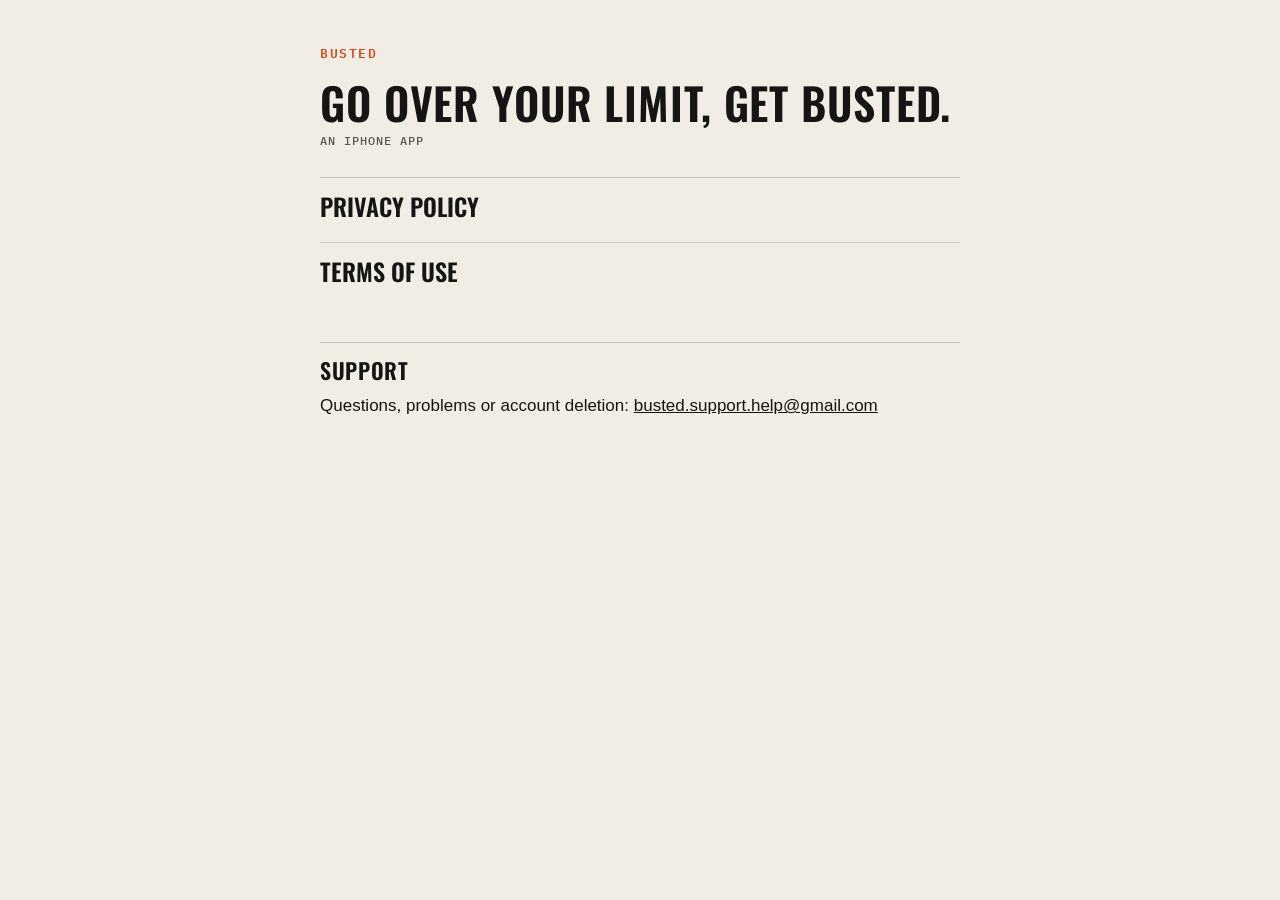
==== index.html @ fcf9f019 "Privacy policy, terms of use and support page Co-Authored-By: Claude Opus 5.5 <noreply@anthropic.com" ====
<!doctype html>
<html lang="en-GB">
<head>
  <meta charset="utf-8">
  <meta name="viewport" content="width=device-width, initial-scale=1">
  <title>Busted</title>
  <meta name="description" content="Legal pages and support for the Busted iPhone app.">
  <link rel="preconnect" href="https://fonts.googleapis.com">
  <link rel="preconnect" href="https://fonts.gstatic.com" crossorigin>
  <link href="https://fonts.googleapis.com/css2?family=IBM+Plex+Mono:wght@500;600&family=Oswald:wght@600&display=swap" rel="stylesheet">
  <link rel="stylesheet" href="style.css">
</head>
<body>
<main>
  <span class="brand">Busted</span>
  <h1>Go over your limit, get busted.</h1>
  <p class="meta">An iPhone app</p>
  <ul class="links">
    <li><a href="privacy/">Privacy Policy</a></li>
    <li><a href="terms/">Terms of Use</a></li>
  </ul>
  <h2>Support</h2>
  <p>Questions, problems or account deletion: <a href="mailto:busted.support.help@gmail.com">busted.support.help@gmail.com</a></p>
</main>
</body>
</html>
---- style.css ----
:root {
  --paper: #F1EDE4;
  --paper-deep: #E4DED2;
  --line: #CFC8BA;
  --muted: #5C574E;
  --ink: #161513;
  --evidence: #D9481C;
}

* { box-sizing: border-box; }

body {
  margin: 0;
  background: var(--paper);
  color: var(--ink);
  font: 17px/1.55 -apple-system, BlinkMacSystemFont, "Segoe UI", Roboto, sans-serif;
}

main {
  max-width: 680px;
  margin: 0 auto;
  padding: 40px 20px 64px;
}

.brand {
  font: 600 13px/1 "IBM Plex Mono", ui-monospace, monospace;
  letter-spacing: 0.12em;
  text-transform: uppercase;
  color: var(--evidence);
  text-decoration: none;
}

h1 {
  font: 600 44px/1.05 "Oswald", Impact, sans-serif;
  letter-spacing: 0.02em;
  text-transform: uppercase;
  margin: 14px 0 6px;
}

h2 {
  font: 600 22px/1.2 "Oswald", Impact, sans-serif;
  letter-spacing: 0.03em;
  text-transform: uppercase;
  margin: 36px 0 10px;
  padding-top: 14px;
  border-top: 1px solid var(--line);
}

.meta {
  font: 500 12px/1.4 "IBM Plex Mono", ui-monospace, monospace;
  letter-spacing: 0.08em;
  text-transform: uppercase;
  color: var(--muted);
  margin: 0 0 28px;
}

p, li { margin: 0 0 12px; }
ul { padding-left: 22px; }
a { color: var(--ink); }
strong { font-weight: 600; }

table {
  width: 100%;
  border-collapse: collapse;
  margin: 8px 0 16px;
  font-size: 15px;
}
th, td {
  text-align: left;
  vertical-align: top;
  padding: 10px 8px 10px 0;
  border-bottom: 1px solid var(--line);
}
th {
  font: 600 11px/1.3 "IBM Plex Mono", ui-monospace, monospace;
  letter-spacing: 0.08em;
  text-transform: uppercase;
  color: var(--muted);
}

.links { list-style: none; padding: 0; }
.links li { border-top: 1px solid var(--line); padding: 16px 0; margin: 0; }
.links a { font: 600 24px/1 "Oswald", Impact, sans-serif; text-transform: uppercase; text-decoration: none; }

footer {
  margin-top: 48px;
  font: 500 12px/1.5 "IBM Plex Mono", ui-monospace, monospace;
  color: var(--muted);
}

@media (max-width: 480px) {
  h1 { font-size: 36px; }
  table { font-size: 14px; }
}
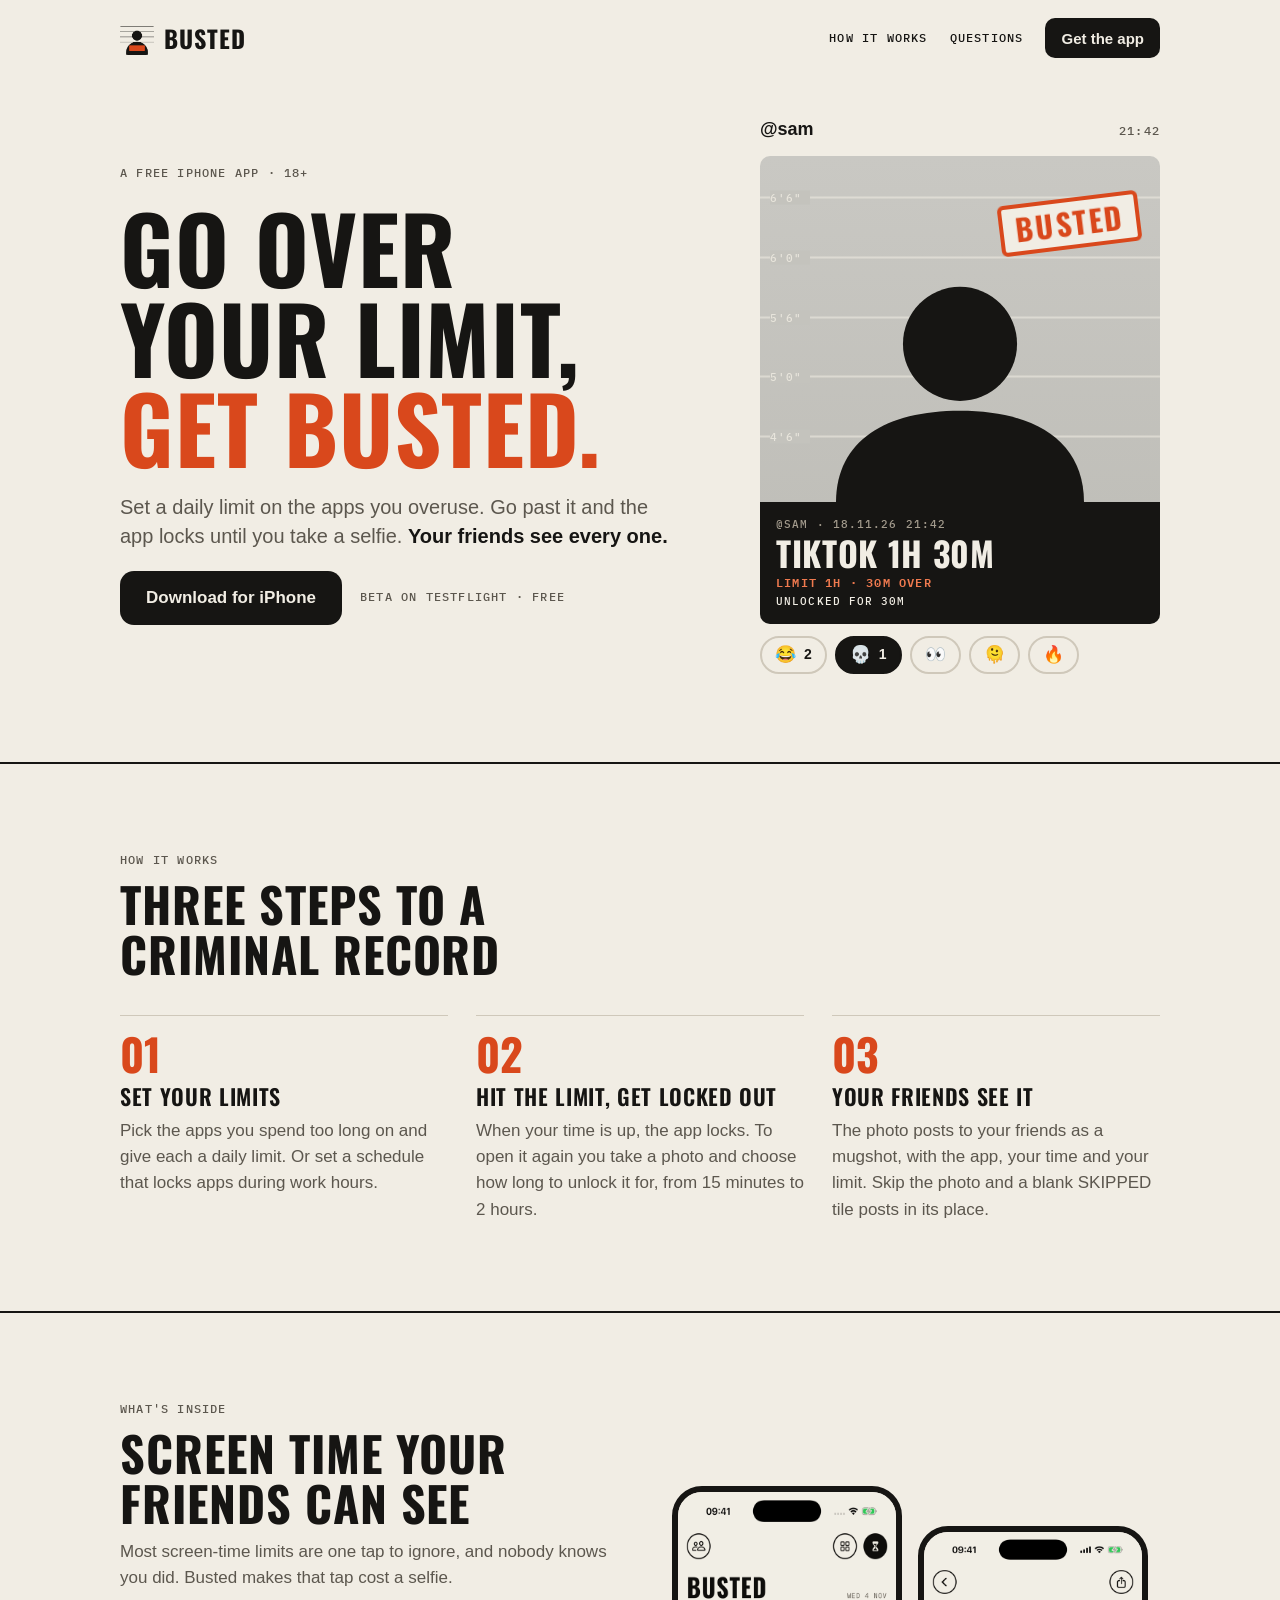
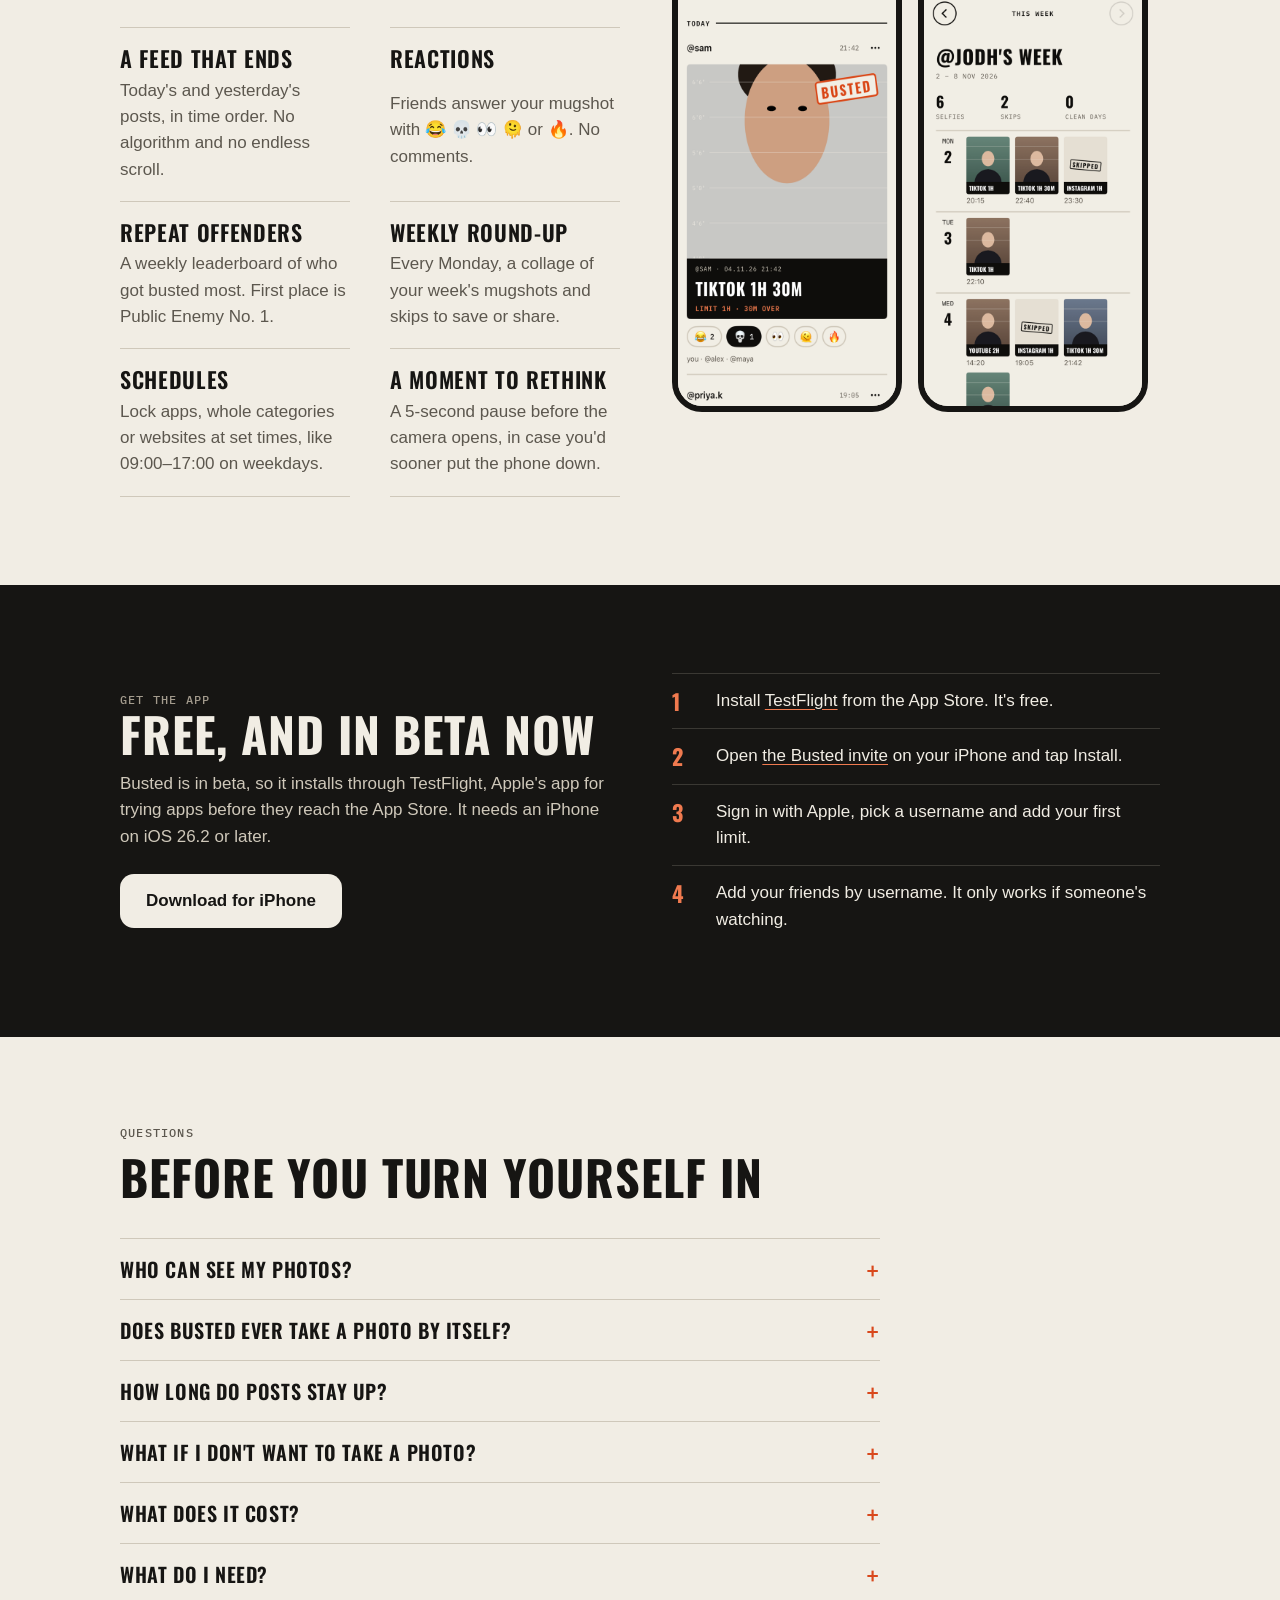
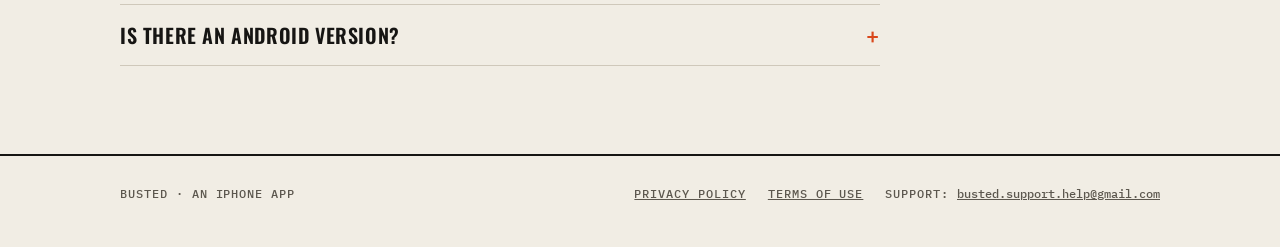
==== commit b549d33d: "Home page: landing page with TestFlight download link Replaces the plain links page with a full land" ====
--- a/index.html
+++ b/index.html
@@ -2,25 +2,189 @@
 <html lang="en-GB">
 <head>
   <meta charset="utf-8">
-  <meta name="viewport" content="width=device-width, initial-scale=1">
-  <title>Busted</title>
-  <meta name="description" content="Legal pages and support for the Busted iPhone app.">
+  <meta name="viewport" content="width=device-width, initial-scale=1, viewport-fit=cover">
+  <title>Busted: go over your limit, get busted</title>
+  <meta name="description" content="Busted is a free iPhone app. Go over your screen-time limit and the app locks until you take a selfie. Your friends see every one.">
+  <meta name="theme-color" content="#F1EDE4">
+  <meta property="og:type" content="website">
+  <meta property="og:title" content="Busted: go over your limit, get busted">
+  <meta property="og:description" content="Hit your screen-time limit and the app locks until you take a selfie. Your friends see every one. Free on iPhone.">
+  <meta property="og:url" content="https://jodhrai.github.io/busted-legal/">
+  <meta property="og:image" content="https://jodhrai.github.io/busted-legal/img/icon.png">
+  <meta name="twitter:card" content="summary">
+  <link rel="icon" href="img/icon.png">
+  <link rel="apple-touch-icon" href="img/icon.png">
   <link rel="preconnect" href="https://fonts.googleapis.com">
   <link rel="preconnect" href="https://fonts.gstatic.com" crossorigin>
-  <link href="https://fonts.googleapis.com/css2?family=IBM+Plex+Mono:wght@500;600&family=Oswald:wght@600&display=swap" rel="stylesheet">
-  <link rel="stylesheet" href="style.css">
+  <link href="https://fonts.googleapis.com/css2?family=IBM+Plex+Mono:wght@500;600&family=Oswald:wght@600;700&display=swap" rel="stylesheet">
+  <link rel="stylesheet" href="home.css">
 </head>
 <body>
+
+<!-- DOWNLOAD LINK: the TestFlight link appears 3 times on this page. Replace each
+     with the App Store link once the app is released. -->
+
+<header class="wrap top">
+  <a class="brand" href="./"><img src="img/icon.png" alt="" width="34" height="34">Busted</a>
+  <nav>
+    <a class="hide-s" href="#how">How it works</a>
+    <a class="hide-s" href="#faq">Questions</a>
+    <a class="btn small" href="#download">Get the app</a>
+  </nav>
+</header>
+
 <main>
-  <span class="brand">Busted</span>
-  <h1>Go over your limit, get busted.</h1>
-  <p class="meta">An iPhone app</p>
-  <ul class="links">
-    <li><a href="privacy/">Privacy Policy</a></li>
-    <li><a href="terms/">Terms of Use</a></li>
-  </ul>
-  <h2>Support</h2>
-  <p>Questions, problems or account deletion: <a href="mailto:busted.support.help@gmail.com">busted.support.help@gmail.com</a></p>
+  <div class="wrap hero">
+    <div class="hero-copy">
+      <p class="mono">A free iPhone app · 18+</p>
+      <h1>Go over your limit, <span class="over">get busted.</span></h1>
+      <p class="lede">Set a daily limit on the apps you overuse. Go past it and the app locks until you take a selfie. <strong>Your friends see every one.</strong></p>
+      <div class="cta-row">
+        <a class="btn" href="https://testflight.apple.com/join/edPQGeU7">Download for iPhone</a>
+        <span class="mono">Beta on TestFlight · Free</span>
+      </div>
+    </div>
+
+    <div class="post" role="img" aria-label="A Busted post: a mugshot of @sam stamped BUSTED. TikTok, 1 hour 30 minutes, limit 1 hour, 30 minutes over.">
+      <div class="post-head"><b>@sam</b><span class="mono">21:42</span></div>
+      <div class="mugshot" aria-hidden="true">
+        <div class="chart">
+          <span data-h="6'6&quot;"></span><span data-h="6'0&quot;"></span><span data-h="5'6&quot;"></span><span data-h="5'0&quot;"></span><span data-h="4'6&quot;"></span>
+        </div>
+        <svg class="suspect" viewBox="0 0 200 190" aria-hidden="true">
+          <circle cx="100" cy="62" r="46" fill="#161513"/>
+          <path d="M0 190 C0 140 40 116 100 116 C160 116 200 140 200 190 Z" fill="#161513"/>
+        </svg>
+        <div class="stamp">BUSTED</div>
+        <div class="placard">
+          <span class="who">@SAM · 18.11.26 21:42</span>
+          <span class="what">TIKTOK 1H 30M</span>
+          <span class="limit">LIMIT 1H · 30M OVER</span>
+          <span class="unlocked">UNLOCKED FOR 30M</span>
+        </div>
+      </div>
+      <div class="chips" aria-hidden="true">
+        <span>😂 <small>2</small></span><span class="mine">💀 <small>1</small></span><span>👀</span><span>🫠</span><span>🔥</span>
+      </div>
+    </div>
+  </div>
+
+  <section id="how">
+    <div class="wrap">
+      <div class="sec-head">
+        <p class="mono">How it works</p>
+        <h2>Three steps to a criminal record</h2>
+      </div>
+      <ol class="steps">
+        <li>
+          <h3>Set your limits</h3>
+          <p>Pick the apps you spend too long on and give each a daily limit. Or set a schedule that locks apps during work hours.</p>
+        </li>
+        <li>
+          <h3>Hit the limit, get locked out</h3>
+          <p>When your time is up, the app locks. To open it again you take a photo and choose how long to unlock it for, from 15 minutes to 2 hours.</p>
+        </li>
+        <li>
+          <h3>Your friends see it</h3>
+          <p>The photo posts to your friends as a mugshot, with the app, your time and your limit. Skip the photo and a blank SKIPPED tile posts in its place.</p>
+        </li>
+      </ol>
+    </div>
+  </section>
+
+  <section>
+    <div class="wrap split">
+      <div>
+        <div class="sec-head">
+          <p class="mono">What's inside</p>
+          <h2>Screen time your friends can see</h2>
+          <p>Most screen-time limits are one tap to ignore, and nobody knows you did. Busted makes that tap cost a selfie.</p>
+        </div>
+        <div class="features">
+          <div><h3>A feed that ends</h3><p>Today's and yesterday's posts, in time order. No algorithm and no endless scroll.</p></div>
+          <div><h3>Reactions</h3><p>Friends answer your mugshot with 😂 💀 👀 🫠 or 🔥. No comments.</p></div>
+          <div><h3>Repeat Offenders</h3><p>A weekly leaderboard of who got busted most. First place is Public Enemy No. 1.</p></div>
+          <div><h3>Weekly round-up</h3><p>Every Monday, a collage of your week's mugshots and skips to save or share.</p></div>
+          <div><h3>Schedules</h3><p>Lock apps, whole categories or websites at set times, like 09:00–17:00 on weekdays.</p></div>
+          <div><h3>A moment to rethink</h3><p>A 5-second pause before the camera opens, in case you'd sooner put the phone down.</p></div>
+        </div>
+      </div>
+      <div class="phones">
+        <img src="img/feed.png" alt="The Busted feed, showing a friend's mugshot post for TikTok with reactions underneath" width="598" height="1300" loading="lazy">
+        <img src="img/roundup.png" alt="The weekly round-up: a collage of one week's mugshots and skips, a row for each day" width="598" height="1300" loading="lazy">
+      </div>
+    </div>
+  </section>
+
+  <section class="download" id="download">
+    <div class="wrap inner">
+      <div>
+        <p class="mono">Get the app</p>
+        <h2>Free, and in beta now</h2>
+        <p class="lede">Busted is in beta, so it installs through TestFlight, Apple's app for trying apps before they reach the App Store. It needs an iPhone on iOS 26.2 or later.</p>
+        <div class="cta-row">
+          <a class="btn on-ink" href="https://testflight.apple.com/join/edPQGeU7">Download for iPhone</a>
+        </div>
+      </div>
+      <ol>
+        <li><span>Install <a href="https://apps.apple.com/app/testflight/id899247664">TestFlight</a> from the App Store. It's free.</span></li>
+        <li><span>Open <a href="https://testflight.apple.com/join/edPQGeU7">the Busted invite</a> on your iPhone and tap Install.</span></li>
+        <li><span>Sign in with Apple, pick a username and add your first limit.</span></li>
+        <li><span>Add your friends by username. It only works if someone's watching.</span></li>
+      </ol>
+    </div>
+  </section>
+
+  <section id="faq">
+    <div class="wrap">
+      <div class="sec-head">
+        <p class="mono">Questions</p>
+        <h2>Before you turn yourself in</h2>
+      </div>
+      <div class="faq">
+        <details>
+          <summary>Who can see my photos?</summary>
+          <p>Only friends you've accepted. You add each other by exact username and both have to agree. There are no public profiles and no follower counts.</p>
+        </details>
+        <details>
+          <summary>Does Busted ever take a photo by itself?</summary>
+          <p>No. There's no background camera and no screen recording. You take every photo yourself, and you see it before it posts.</p>
+        </details>
+        <details>
+          <summary>How long do posts stay up?</summary>
+          <p>Friends see a post on the day it's made and the day after. After that only you can see it. You can delete any of your posts at any time, and deleting your account removes all your photos. The <a href="privacy/">privacy policy</a> has the detail.</p>
+        </details>
+        <details>
+          <summary>What if I don't want to take a photo?</summary>
+          <p>Tap Skip on the lock screen. The app unlocks for a short time and a blank SKIPPED tile posts to your friends, so they still know.</p>
+        </details>
+        <details>
+          <summary>What does it cost?</summary>
+          <p>Nothing. There are no payments, subscriptions or ads.</p>
+        </details>
+        <details>
+          <summary>What do I need?</summary>
+          <p>An iPhone on iOS 26.2 or later. You must be 18 or over. Busted uses Apple's Screen Time to lock apps, so it asks for Screen Time access when you set it up.</p>
+        </details>
+        <details>
+          <summary>Is there an Android version?</summary>
+          <p>Not at the moment. Busted is iPhone only.</p>
+        </details>
+      </div>
+    </div>
+  </section>
 </main>
+
+<footer>
+  <div class="wrap">
+    <span>Busted · an iPhone app</span>
+    <nav>
+      <a href="privacy/">Privacy Policy</a>
+      <a href="terms/">Terms of Use</a>
+      <span>Support: <a class="addr" href="mailto:busted.support.help@gmail.com">busted.support.help@gmail.com</a></span>
+    </nav>
+  </div>
+</footer>
+
 </body>
 </html>
--- a/home.css
+++ b/home.css
@@ -0,0 +1,197 @@
+/* Home page only. Privacy and terms use style.css.
+   Layout: paper page, one mugshot as the hero, ink band for the download. */
+:root {
+  --paper: #F1EDE4;
+  --paper-deep: #E4DED2;
+  --line: #CFC8BA;
+  --placeholder: #A39B8D;
+  --muted: #5C574E;
+  --ink: #161513;
+  --evidence: #D9481C;
+  --evidence-on-ink: #F07A4F;
+  --display: "Oswald", Impact, "Arial Narrow", sans-serif;
+  --mono: "IBM Plex Mono", ui-monospace, Menlo, monospace;
+  --body: -apple-system, BlinkMacSystemFont, "Segoe UI", Roboto, sans-serif;
+}
+
+* { box-sizing: border-box; }
+html { scroll-behavior: smooth; }
+body {
+  margin: 0;
+  background: var(--paper);
+  color: var(--ink);
+  font: 17px/1.55 var(--body);
+  -webkit-font-smoothing: antialiased;
+}
+img { max-width: 100%; display: block; }
+a { color: inherit; }
+a:focus-visible, summary:focus-visible { outline: 3px solid var(--evidence); outline-offset: 3px; }
+
+.wrap {
+  max-width: 1080px;
+  margin: 0 auto;
+  padding-left: max(20px, env(safe-area-inset-left, 0px));
+  padding-right: max(20px, env(safe-area-inset-right, 0px));
+}
+
+h1, h2, h3 { font-family: var(--display); text-transform: uppercase; margin: 0; text-wrap: balance; }
+h1 { font-weight: 700; font-size: clamp(46px, 8.4vw, 92px); line-height: 0.98; letter-spacing: 0.01em; }
+h2 { font-weight: 700; font-size: clamp(32px, 5vw, 48px); line-height: 1.05; letter-spacing: 0.02em; }
+h3 { font-weight: 600; font-size: 22px; line-height: 1.15; letter-spacing: 0.03em; }
+p { margin: 0; }
+.mono {
+  font: 500 12px/1.4 var(--mono);
+  letter-spacing: 0.1em;
+  text-transform: uppercase;
+  color: var(--muted);
+}
+.over { color: var(--evidence); }
+
+/* Header */
+.top { display: flex; align-items: center; justify-content: space-between; gap: 16px; padding-block: 18px; }
+.brand { display: flex; align-items: center; gap: 10px; text-decoration: none; font: 700 24px/1 var(--display); letter-spacing: 0.04em; text-transform: uppercase; }
+.brand img { width: 34px; height: 34px; border-radius: 8px; }
+.top nav { display: flex; align-items: center; gap: 22px; }
+.top nav a { font: 500 12px/1 var(--mono); letter-spacing: 0.1em; text-transform: uppercase; text-decoration: none; }
+.top nav a:hover { text-decoration: underline; }
+.top nav .hide-s { display: none; }
+
+/* Buttons */
+.btn {
+  display: inline-flex; align-items: center; justify-content: center; gap: 10px;
+  min-height: 54px; padding: 0 26px;
+  background: var(--ink); color: var(--paper);
+  border-radius: 14px; text-decoration: none;
+  font: 600 17px/1 var(--body);
+  transition: transform .12s ease;
+}
+.btn:hover { transform: translateY(-2px); }
+.btn.small { min-height: 40px; padding: 0 16px; border-radius: 10px; font-size: 15px; }
+.btn.on-ink { background: var(--paper); color: var(--ink); }
+.top nav a.btn { font: 600 15px/1 var(--body); letter-spacing: 0; text-transform: none; text-decoration: none; }
+
+/* Hero */
+.hero { display: grid; gap: 40px; padding-block: 28px 64px; align-items: center; }
+.hero-copy { display: grid; gap: 20px; justify-items: start; min-width: 0; }
+.hero-copy .lede { font-size: 20px; line-height: 1.45; max-width: 30em; color: var(--muted); }
+.hero-copy .lede strong { color: var(--ink); font-weight: 600; }
+.cta-row { display: flex; flex-wrap: wrap; align-items: center; gap: 14px 18px; }
+
+/* The mugshot post, drawn to match the app */
+.post { width: 100%; max-width: 400px; justify-self: center; display: grid; gap: 12px; }
+.post-head { display: flex; justify-content: space-between; align-items: baseline; }
+.post-head b { font-weight: 600; font-size: 18px; }
+.mugshot {
+  position: relative; aspect-ratio: 1 / 1.17; overflow: hidden;
+  border-radius: 10px;
+  background: linear-gradient(#C9C8C3, #BDBCB6);
+}
+.chart { position: absolute; inset: 0 0 26% 0; display: grid; align-content: space-evenly; }
+.chart span {
+  display: block; border-top: 2px solid rgba(241, 237, 228, .55);
+  font: 500 11px/1 var(--mono); letter-spacing: 0.1em; color: rgba(241, 237, 228, .8);
+  padding: 0 0 0 10px; transform: translateY(-50%);
+}
+.chart span::before { content: attr(data-h); background: #C4C3BD; padding-right: 8px; position: relative; top: -6px; }
+.suspect { position: absolute; left: 50%; bottom: 26%; width: 62%; transform: translateX(-50%); }
+.stamp {
+  position: absolute; top: 9%; right: 5%;
+  font: 700 clamp(22px, 6vw, 30px)/1 var(--display); letter-spacing: 0.08em;
+  color: var(--evidence); background: var(--paper);
+  border: 4px solid var(--evidence); border-radius: 6px;
+  padding: 6px 12px 7px; transform: rotate(-7deg);
+}
+.placard {
+  position: absolute; inset: auto 0 0 0; min-height: 26%;
+  background: var(--ink); color: var(--paper);
+  padding: 12px 16px 13px; display: grid; gap: 4px; align-content: center;
+}
+.placard .who { font: 500 11px/1.3 var(--mono); letter-spacing: 0.1em; color: var(--placeholder); }
+.placard .what { font: 700 clamp(26px, 7.4vw, 34px)/1.05 var(--display); letter-spacing: 0.02em; }
+.placard .limit { font: 600 12px/1.3 var(--mono); letter-spacing: 0.1em; color: var(--evidence-on-ink); }
+.placard .unlocked { font: 500 11px/1.3 var(--mono); letter-spacing: 0.1em; }
+.chips { display: flex; flex-wrap: wrap; gap: 8px; }
+.chips span {
+  display: inline-flex; align-items: center; gap: 8px;
+  height: 38px; padding: 0 13px; border: 2px solid var(--line); border-radius: 19px;
+  font-size: 17px; font-variant-numeric: tabular-nums;
+}
+.chips span.mine { background: var(--ink); border-color: var(--ink); color: var(--paper); }
+.chips small { font-size: 14px; font-weight: 600; }
+
+@media (prefers-reduced-motion: no-preference) {
+  .stamp { animation: stamp .45s cubic-bezier(.2, 1.4, .4, 1) .5s both; }
+  @keyframes stamp { from { transform: rotate(-7deg) scale(2.2); opacity: 0; } }
+}
+
+/* Sections */
+section { padding-block: 64px; border-top: 2px solid var(--ink); }
+.sec-head { display: grid; gap: 10px; margin-bottom: 36px; max-width: 40em; }
+.sec-head p:not(.mono) { color: var(--muted); }
+
+.steps { list-style: none; margin: 0; padding: 0; display: grid; gap: 28px; counter-reset: step; }
+.steps li { display: grid; gap: 8px; align-content: start; padding-top: 16px; border-top: 1px solid var(--line); counter-increment: step; }
+.steps li::before { content: "0" counter(step); font: 700 44px/1 var(--display); color: var(--evidence); }
+.steps p { color: var(--muted); }
+
+.split { display: grid; gap: 40px; align-items: center; }
+.phones { display: flex; gap: 16px; justify-content: center; }
+.phones img {
+  width: min(46%, 250px); height: auto;
+  border: 6px solid var(--ink); border-radius: 30px;
+}
+.phones img + img { margin-top: 40px; }
+
+.features { display: grid; gap: 0; }
+.features div { display: grid; gap: 6px; padding-block: 18px; border-top: 1px solid var(--line); }
+.features div:last-child { border-bottom: 1px solid var(--line); }
+.features p { color: var(--muted); }
+
+/* Download band */
+.download { background: var(--ink); color: var(--paper); border-top: 0; }
+.download .inner { display: grid; gap: 32px; align-items: center; }
+.download .mono { color: var(--placeholder); }
+.download .lede { color: var(--line); max-width: 30em; margin-top: 12px; }
+.download ol { margin: 0; padding: 0; list-style: none; display: grid; gap: 0; counter-reset: dl; }
+.download ol li {
+  counter-increment: dl; display: grid; grid-template-columns: 36px 1fr; gap: 8px;
+  padding-block: 14px; border-top: 1px solid #3A3833;
+}
+.download ol li::before { content: counter(dl); font: 700 22px/1.2 var(--display); color: var(--evidence-on-ink); }
+.download ol a { text-decoration-color: var(--evidence-on-ink); text-underline-offset: 3px; }
+.download .cta-row { margin-top: 24px; }
+
+/* FAQ */
+.faq { max-width: 760px; }
+details { border-top: 1px solid var(--line); }
+details:last-child { border-bottom: 1px solid var(--line); }
+summary {
+  cursor: pointer; list-style: none; padding-block: 18px;
+  display: flex; justify-content: space-between; gap: 16px; align-items: baseline;
+  font: 600 20px/1.2 var(--display); letter-spacing: 0.03em; text-transform: uppercase;
+}
+summary::-webkit-details-marker { display: none; }
+summary::after { content: "+"; font: 500 22px/1 var(--mono); color: var(--evidence); }
+details[open] summary::after { content: "–"; }
+details p { padding-bottom: 20px; color: var(--muted); max-width: 38em; }
+
+/* Footer */
+footer { border-top: 2px solid var(--ink); padding-block: 28px 44px; }
+footer .wrap { display: flex; flex-wrap: wrap; gap: 14px 28px; justify-content: space-between; }
+footer, footer a { font: 500 12px/1.6 var(--mono); letter-spacing: 0.08em; text-transform: uppercase; color: var(--muted); }
+footer nav { display: flex; flex-wrap: wrap; gap: 8px 22px; }
+footer .addr { text-transform: none; letter-spacing: 0; }
+
+@media (min-width: 700px) {
+  .top nav .hide-s { display: inline; }
+  .steps { grid-template-columns: repeat(3, 1fr); }
+  .features { grid-template-columns: 1fr 1fr; column-gap: 40px; }
+  .features div:nth-last-child(2) { border-bottom: 1px solid var(--line); }
+}
+@media (min-width: 900px) {
+  .hero { grid-template-columns: 1.15fr 0.85fr; gap: 56px; padding-block: 40px 88px; }
+  .post { justify-self: end; }
+  .split { grid-template-columns: 1fr 1fr; }
+  .download .inner { grid-template-columns: 1fr 1fr; gap: 64px; }
+  section { padding-block: 88px; }
+}
